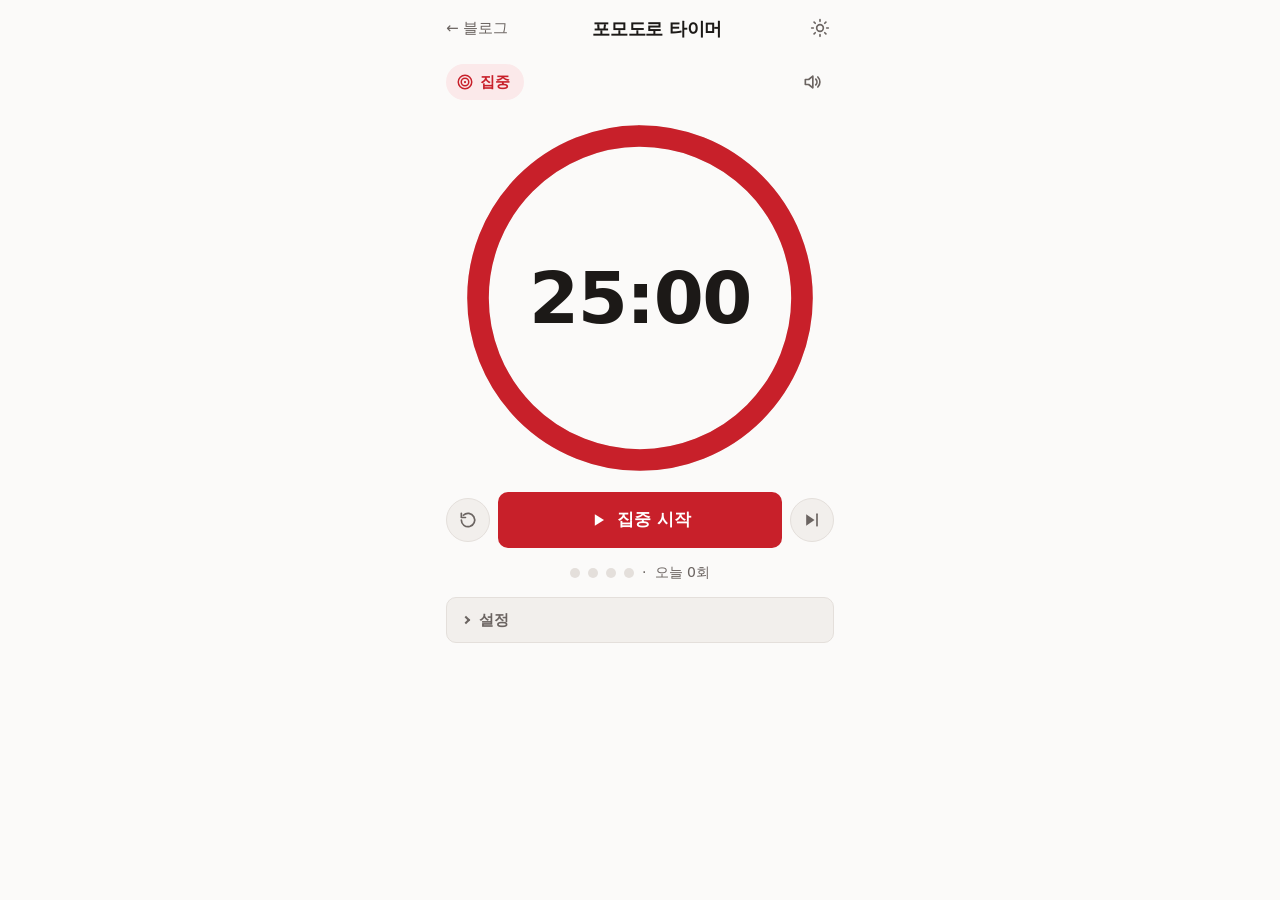
==== apps/pomodoro/index.html @ fb851321 "포모도로 타이머 웹앱 추가 (apps/pomodoro) + 블로그 메인 카드 두 번째 미니 웹앱. Plan → Build → Review → Embed 사이클, 서브에이전트 셋. " ====
<!DOCTYPE html>
<html lang="ko">
<head>
  <meta charset="utf-8">
  <meta name="viewport" content="width=device-width, initial-scale=1">
  <title>포모도로 타이머</title>
  <meta name="description" content="25분 집중, 5분 휴식. 줄어드는 원을 보며 한 번에 하나만.">
  <meta name="color-scheme" content="light dark">
  <link rel="stylesheet" href="./style.css">
  <!-- 첫 페인트 전에 data-theme / data-embed 를 붙여야 하므로 동기 로드 -->
  <script src="./theme.js"></script>
</head>
<body>
  <header class="app-header">
    <a class="back-link" href="../../">← 블로그</a>
    <h1 class="app-title">포모도로 타이머</h1>
    <button class="theme-toggle" type="button" aria-label="다크 모드 전환" aria-pressed="false">
      <svg class="icon icon--sun" viewBox="0 0 24 24" width="20" height="20" aria-hidden="true">
        <circle cx="12" cy="12" r="4" fill="none" stroke="currentColor" stroke-width="2"/>
        <path d="M12 2v2M12 20v2M4.9 4.9l1.4 1.4M17.7 17.7l1.4 1.4M2 12h2M20 12h2M4.9 19.1l1.4-1.4M17.7 6.3l1.4-1.4" stroke="currentColor" stroke-width="2" stroke-linecap="round"/>
      </svg>
      <svg class="icon icon--moon" viewBox="0 0 24 24" width="20" height="20" aria-hidden="true">
        <path d="M21 12.8A9 9 0 1 1 11.2 3a7 7 0 0 0 9.8 9.8z" fill="none" stroke="currentColor" stroke-width="2" stroke-linejoin="round"/>
      </svg>
    </button>
  </header>

  <main class="timer" id="timer" data-session="focus" data-status="idle">
    <!-- 세션 줄: 라벨 pill(아이콘 + 문구) · 소리 토글 -->
    <div class="session-bar">
      <span class="session-pill">
        <svg class="icon icon--focus" viewBox="0 0 24 24" width="18" height="18" aria-hidden="true">
          <circle cx="12" cy="12" r="9" fill="none" stroke="currentColor" stroke-width="2"/>
          <circle cx="12" cy="12" r="5" fill="none" stroke="currentColor" stroke-width="2"/>
          <circle cx="12" cy="12" r="1.5" fill="currentColor"/>
        </svg>
        <svg class="icon icon--rest" viewBox="0 0 24 24" width="18" height="18" aria-hidden="true">
          <path d="M4 9h12v6a4 4 0 0 1-4 4H8a4 4 0 0 1-4-4V9z" fill="none" stroke="currentColor" stroke-width="2" stroke-linejoin="round"/>
          <path d="M16 11h2a2.5 2.5 0 0 1 0 5h-2" fill="none" stroke="currentColor" stroke-width="2"/>
          <path d="M8 3.5v2M12 3.5v2" stroke="currentColor" stroke-width="2" stroke-linecap="round"/>
        </svg>
        <span id="session-label">집중</span>
      </span>
      <button class="icon-btn sound-toggle" id="sound" type="button" aria-pressed="true" aria-label="소리 켬" title="소리">
        <svg class="icon icon--sound-on" viewBox="0 0 24 24" width="20" height="20" aria-hidden="true">
          <path d="M4 9v6h4l5 4V5L8 9H4z" fill="none" stroke="currentColor" stroke-width="2" stroke-linejoin="round"/>
          <path d="M16.5 8.5a5 5 0 0 1 0 7M19 6a8.5 8.5 0 0 1 0 12" fill="none" stroke="currentColor" stroke-width="2" stroke-linecap="round"/>
        </svg>
        <svg class="icon icon--sound-off" viewBox="0 0 24 24" width="20" height="20" aria-hidden="true">
          <path d="M4 9v6h4l5 4V5L8 9H4z" fill="none" stroke="currentColor" stroke-width="2" stroke-linejoin="round"/>
          <path d="M16 9l5 6M21 9l-5 6" fill="none" stroke="currentColor" stroke-width="2" stroke-linecap="round"/>
        </svg>
      </button>
    </div>

    <!-- 원: 트랙 + 진행 호. 숫자는 SVG 밖 HTML 로 원 중앙에 -->
    <div class="ring-wrap" id="ring-wrap" role="timer" aria-label="집중, 남은 시간 25분">
      <svg class="ring" viewBox="0 0 100 100" aria-hidden="true">
        <circle class="ring__track" cx="50" cy="50" r="45"/>
        <circle class="ring__progress" id="progress" cx="50" cy="50" r="45" pathLength="100"/>
      </svg>
      <div class="digits" id="digits" aria-hidden="true">25:00</div>
    </div>

    <!-- 스크린리더용. 시작·정각·10초·완료 같은 순간에만 문구가 바뀐다 -->
    <p class="sr-only" role="status" aria-live="polite" aria-atomic="true" id="live"></p>

    <div class="actions">
      <button class="icon-btn" id="reset" type="button" aria-label="처음으로" title="처음으로 (R)">
        <svg class="icon" viewBox="0 0 24 24" width="20" height="20" aria-hidden="true">
          <path d="M4 12a8 8 0 1 0 2.4-5.7" fill="none" stroke="currentColor" stroke-width="2" stroke-linecap="round"/>
          <path d="M4 4v5h5" fill="none" stroke="currentColor" stroke-width="2" stroke-linecap="round" stroke-linejoin="round"/>
        </svg>
      </button>
      <button class="btn-main" id="main" type="button">
        <svg class="icon icon--play" viewBox="0 0 24 24" width="20" height="20" aria-hidden="true">
          <path d="M7 5v14l11-7z" fill="currentColor"/>
        </svg>
        <svg class="icon icon--pause" viewBox="0 0 24 24" width="20" height="20" aria-hidden="true">
          <path d="M7 5h4v14H7zM13 5h4v14h-4z" fill="currentColor"/>
        </svg>
        <span id="main-label">집중 시작</span>
      </button>
      <button class="icon-btn" id="skip" type="button" aria-label="다음 세션으로 건너뛰기" title="건너뛰기 (S)">
        <svg class="icon" viewBox="0 0 24 24" width="20" height="20" aria-hidden="true">
          <path d="M5 5v14l10-7z" fill="currentColor"/>
          <path d="M18 5v14" stroke="currentColor" stroke-width="2" stroke-linecap="round"/>
        </svg>
      </button>
    </div>

    <!-- 완료 점: interval 개, 채운 수 = cyclePos. 문구는 aria-label 로 -->
    <div class="dots" id="dots" role="img" aria-label="오늘 0회 완료, 다음 긴 휴식까지 4회">
      <span class="dots__list" id="dots-list"></span>
      <span class="dots__sep"></span>
      <span id="dots-count">오늘 0회</span>
    </div>

    <details class="settings" id="settings">
      <summary>설정</summary>
      <div class="settings__body">
        <div class="settings__grid">
          <label for="set-focus">집중 (분)</label>
          <input id="set-focus" data-key="focus" type="number" inputmode="numeric" min="1" max="90" step="1">
          <label for="set-short">짧은 휴식 (분)</label>
          <input id="set-short" data-key="short" type="number" inputmode="numeric" min="1" max="90" step="1">
          <label for="set-long">긴 휴식 (분)</label>
          <input id="set-long" data-key="long" type="number" inputmode="numeric" min="1" max="90" step="1">
          <label for="set-interval">긴 휴식 간격 (회)</label>
          <input id="set-interval" data-key="interval" type="number" inputmode="numeric" min="1" max="8" step="1">
        </div>
        <p class="settings__hint">시간은 1~90분, 간격은 1~8회. 진행 중인 세션에는 다음 세션부터 적용됩니다.</p>
        <div class="settings__actions">
          <button class="btn-text" id="defaults" type="button">기본값으로</button>
          <button class="btn-text" id="clear-today" type="button">오늘 기록 지우기</button>
        </div>
      </div>
    </details>
  </main>

  <script src="./timer.js"></script>
  <script src="./app.js"></script>
</body>
</html>
---- apps/pomodoro/style.css ----
/* ==========================================================================
   포모도로 타이머 — 단일 스타일시트
   색은 전부 아래 변수 블록에만 있다. 컴포넌트는 --session / --session-soft 만 참조하고,
   .timer[data-session] 이 그 둘을 집중(--accent) / 휴식(--rest) 으로 바꾼다.
   팔레트는 블로그(css/style.css)와 같고 --rest / --rest-soft 만 이 앱이 더한 것.
   ========================================================================== */

:root {
  color-scheme: light;

  --bg: #fbfaf9;
  --bg-elevated: #f2efec;
  --text: #1c1917;
  --text-muted: #6b6461;
  --border: #e4dfdb;

  --accent: #c8202a;
  --accent-hover: #a5141d;
  --accent-soft: #fbe9ea;
  --accent-contrast: #ffffff;

  --rest: #2b6f9e;
  --rest-soft: #e6f0f7;

  /* 기본은 집중 색. .timer[data-session] 이 덮어쓴다 */
  --session: var(--accent);
  --session-soft: var(--accent-soft);

  --font-sans: "Pretendard Variable", Pretendard, -apple-system, BlinkMacSystemFont,
    system-ui, "Segoe UI", Roboto, "Apple SD Gothic Neo", "Noto Sans KR", "Malgun Gothic", sans-serif;

  --radius: 10px;
  --ease: cubic-bezier(0.2, 0.7, 0.2, 1);
  --dur: 150ms;
  --dur-session: 400ms; /* 세션 색 전환 */
  --gutter: 16px;
}

[data-theme="dark"] {
  color-scheme: dark;

  --bg: #141214;
  --bg-elevated: #1e1b1d;
  --text: #ece7e4;
  --text-muted: #a39a96;
  --border: #2c2729;

  --accent: #ff6b6e;
  --accent-hover: #ff8a8c;
  --accent-soft: #3a1e20;
  --accent-contrast: #141214;

  --rest: #6fb3e0;
  --rest-soft: #1a2a36;
}

/* --------------------------------------------------------------------------
   리셋 · 베이스
   -------------------------------------------------------------------------- */

*, *::before, *::after { box-sizing: border-box; }

html { -webkit-text-size-adjust: 100%; }

body {
  margin: 0;
  min-height: 100dvh;
  background: var(--bg);
  color: var(--text);
  font-family: var(--font-sans);
  font-size: 1rem;
  line-height: 1.5;
  -webkit-font-smoothing: antialiased;
  transition: background-color var(--dur) var(--ease), color var(--dur) var(--ease);
}

button {
  font: inherit;
  color: inherit;
  cursor: pointer;
  touch-action: manipulation; /* 더블탭 확대 지연 제거 */
}

/* 포커스 링은 세션 색 — 헤더처럼 .timer 밖에서는 :root 기본값(집중 색)이 쓰인다 */
:focus-visible {
  outline: 2px solid var(--session);
  outline-offset: 2px;
}

/* 스크린리더 전용 라이브 영역 */
.sr-only {
  position: absolute;
  width: 1px;
  height: 1px;
  margin: -1px;
  padding: 0;
  overflow: hidden;
  clip: rect(0 0 0 0);
  clip-path: inset(50%);
  white-space: nowrap;
  border: 0;
}

/* --------------------------------------------------------------------------
   헤더 — 스도쿠와 같은 구조
   -------------------------------------------------------------------------- */

.app-header {
  display: flex;
  align-items: center;
  justify-content: space-between;
  gap: 0.5rem;
  width: 100%;
  max-width: 420px;
  margin: 0 auto;
  padding: 0.25rem var(--gutter);
  min-height: 56px;
}

.back-link {
  display: inline-flex;
  align-items: center;
  min-height: 44px;
  margin-left: -0.5rem;
  padding: 0 0.5rem;
  color: var(--text-muted);
  text-decoration: none;
  font-size: 0.9375rem;
  border-radius: 999px;
  transition: color var(--dur) var(--ease), transform var(--dur) var(--ease);
}
.back-link:hover { color: var(--accent); transform: translateX(-2px); }

.app-title {
  margin: 0;
  font-size: 1.125rem;
  font-weight: 700;
  letter-spacing: -0.02em;
}

.theme-toggle {
  display: inline-grid;
  place-items: center;
  width: 44px;
  height: 44px;
  margin-right: -0.5rem;
  border: 0;
  border-radius: 999px;
  background: transparent;
  color: var(--text-muted);
  transition: color var(--dur) var(--ease), background-color var(--dur) var(--ease);
}
.theme-toggle:hover { color: var(--accent); background: var(--accent-soft); }
.theme-toggle .icon { grid-area: 1 / 1; transition: opacity var(--dur) var(--ease), transform 300ms var(--ease); }
.theme-toggle .icon--moon { opacity: 0; transform: rotate(-40deg) scale(0.7); }
[data-theme="dark"] .theme-toggle .icon--sun { opacity: 0; transform: rotate(40deg) scale(0.7); }
[data-theme="dark"] .theme-toggle .icon--moon { opacity: 1; transform: none; }

/* --------------------------------------------------------------------------
   레이아웃 — 한 열, 최대 420px. 2열은 하지 않는다
   -------------------------------------------------------------------------- */

.timer {
  display: flex;
  flex-direction: column;
  align-items: center;
  gap: 0.875rem;
  width: 100%;
  max-width: 420px;
  margin: 0 auto;
  padding: 0.25rem var(--gutter) 1.5rem;
}

/* 세션 색 — 컴포넌트는 이 두 변수만 본다 */
.timer[data-session="focus"] { --session: var(--accent); --session-soft: var(--accent-soft); }
.timer[data-session="short"],
.timer[data-session="long"] { --session: var(--rest); --session-soft: var(--rest-soft); }

/* --------------------------------------------------------------------------
   세션 줄 — 라벨 pill · 소리 토글
   -------------------------------------------------------------------------- */

.session-bar {
  display: flex;
  align-items: center;
  justify-content: space-between;
  gap: 0.5rem;
  width: 100%;
  min-height: 44px;
}

.session-pill {
  display: inline-flex;
  align-items: center;
  gap: 0.375rem;
  min-height: 36px;
  padding: 0 0.875rem 0 0.625rem;
  border-radius: 999px;
  background: var(--session-soft);
  color: var(--session);
  font-weight: 600;
  font-size: 0.9375rem;
  transition: background-color var(--dur-session) var(--ease), color var(--dur-session) var(--ease);
}
.session-pill .icon { flex: none; }
/* 세션 아이콘은 둘 다 두고 하나만 보인다 — 색을 못 봐도 모양·문구로 구분된다 */
.timer[data-session="focus"] .icon--rest { display: none; }
.timer[data-session="short"] .icon--focus,
.timer[data-session="long"] .icon--focus { display: none; }

/* 아이콘 버튼 공통(소리·리셋·건너뛰기) */
.icon-btn {
  display: inline-grid;
  place-items: center;
  width: 44px;
  height: 44px;
  padding: 0;
  border: 1px solid var(--border);
  border-radius: 999px;
  background: var(--bg-elevated);
  color: var(--text-muted);
  transition: color var(--dur) var(--ease), border-color var(--dur) var(--ease), transform var(--dur) var(--ease);
}
.icon-btn:hover { color: var(--text); border-color: var(--text-muted); transform: translateY(-1px); }
.icon-btn:active { transform: none; }
.icon-btn .icon { grid-area: 1 / 1; }

.sound-toggle { border-color: transparent; background: transparent; }
.sound-toggle .icon--sound-off { display: none; }
.sound-toggle[aria-pressed="false"] .icon--sound-on { display: none; }
.sound-toggle[aria-pressed="false"] .icon--sound-off { display: block; }

/* --------------------------------------------------------------------------
   원 — SVG 원 두 개 + 숫자. 4절
   -------------------------------------------------------------------------- */

.ring-wrap {
  position: relative;
  width: min(100%, 360px, calc(100dvh - 260px));
  aspect-ratio: 1;
  container-type: inline-size; /* 숫자 크기를 원 크기에 맞춘다(cqi) */
}

.ring {
  display: block;
  width: 100%;
  height: 100%;
  overflow: visible;
}

.ring__track {
  fill: none;
  stroke: var(--border);
  stroke-width: 6;
  transition: stroke var(--dur) var(--ease);
}

/* pathLength=100 → dasharray 100, dashoffset -(100 - 남은 %). 12시에서 시작해 시계 방향으로 빈다 */
.ring__progress {
  fill: none;
  stroke: var(--session);
  stroke-width: 6;
  stroke-linecap: round;
  stroke-dasharray: 100;
  stroke-dashoffset: 0;
  transform: rotate(-90deg);
  transform-origin: 50% 50%;
  transition: stroke-dashoffset 250ms linear, stroke var(--dur-session) var(--ease);
}
.digits {
  position: absolute;
  inset: 0;
  display: grid;
  place-items: center;
  color: var(--text);
  font-size: clamp(2rem, 22cqi, 4.5rem);
  font-weight: 600;
  font-variant-numeric: tabular-nums;
  letter-spacing: -0.02em;
  line-height: 1;
  transition: color var(--dur-session) var(--ease);
  pointer-events: none; /* 원 자체를 눌러 시작되지 않게(버튼이 바로 아래 있다) */
}

/* 마지막 10초 — 숫자는 세션 색, 원은 1초 펄스 */
@keyframes ring-pulse {
  0%, 100% { opacity: 1; }
  50% { opacity: 0.55; }
}
.timer.is-ending .digits { color: var(--session); }
.timer.is-ending .ring__progress { animation: ring-pulse 1s ease-in-out infinite; }

/* 길이 0 대시의 둥근 캡이 점으로 남는 걸 막는다.
   is-ending 펄스(.timer.is-ending .ring__progress) 보다 뒤에, 같은 특이도 이상으로 두어야 opacity 0 이 이긴다 */
.ring__progress.is-empty,
.timer.is-ending .ring__progress.is-empty { opacity: 0; animation: none; }

/* --------------------------------------------------------------------------
   버튼 줄 — 리셋 · 주 버튼 · 건너뛰기
   -------------------------------------------------------------------------- */

.actions {
  display: flex;
  align-items: center;
  gap: 0.5rem;
  width: 100%;
}

.btn-main {
  flex: 1 1 auto;
  display: inline-flex;
  align-items: center;
  justify-content: center;
  gap: 0.5rem;
  min-width: 140px;
  min-height: 56px;
  padding: 0 1.25rem;
  border: 0;
  border-radius: var(--radius);
  background: var(--session);
  color: var(--accent-contrast);
  font-size: 1.0625rem;
  font-weight: 600;
  transition: background-color var(--dur-session) var(--ease), transform var(--dur) var(--ease), opacity var(--dur) var(--ease);
}
.btn-main:hover { opacity: 0.92; transform: translateY(-1px); }
.btn-main:active { transform: none; opacity: 1; }
.btn-main .icon--pause { display: none; }
.timer[data-status="running"] .btn-main .icon--play { display: none; }
.timer[data-status="running"] .btn-main .icon--pause { display: block; }

/* --------------------------------------------------------------------------
   완료 점 — interval 개, 채운 수 = cyclePos
   -------------------------------------------------------------------------- */

.dots {
  display: flex;
  align-items: center;
  gap: 0.5rem;
  min-height: 20px;
  color: var(--text-muted);
  font-size: 0.875rem;
}
.dots__list {
  display: flex;
  align-items: center;
  gap: 8px;
}
.dot {
  width: 10px;
  height: 10px;
  border-radius: 50%;
  background: var(--border);
  transition: background-color var(--dur-session) var(--ease);
}
.dot.is-filled { background: var(--session); }
.dots__sep::before { content: "·"; }

/* --------------------------------------------------------------------------
   설정 — 접이식
   -------------------------------------------------------------------------- */

.settings {
  width: 100%;
  border: 1px solid var(--border);
  border-radius: var(--radius);
  background: var(--bg-elevated);
}
.settings summary {
  display: flex;
  align-items: center;
  min-height: 44px;
  padding: 0 1rem;
  border-radius: var(--radius);
  color: var(--text-muted);
  font-size: 0.9375rem;
  font-weight: 600;
  cursor: pointer;
  list-style: none;
  user-select: none;
}
.settings summary::-webkit-details-marker { display: none; }
.settings summary::before {
  content: "";
  width: 0.4em;
  height: 0.4em;
  margin-right: 0.625rem;
  border-right: 2px solid currentColor;
  border-bottom: 2px solid currentColor;
  transform: rotate(-45deg);
  transition: transform var(--dur) var(--ease);
}
.settings[open] summary::before { transform: rotate(45deg); }
.settings summary:focus-visible { outline-offset: -2px; }

.settings__body {
  padding: 0.25rem 1rem 1rem;
  border-top: 1px solid var(--border);
}
.settings__grid {
  display: grid;
  grid-template-columns: 1fr auto;
  align-items: center;
  gap: 0.5rem 1rem;
  margin-top: 0.75rem;
}
.settings__grid label { font-size: 0.9375rem; }
.settings__grid input {
  width: 5.5rem;
  min-height: 44px;
  padding: 0 0.75rem;
  border: 1px solid var(--border);
  border-radius: var(--radius);
  background: var(--bg);
  color: var(--text);
  font: inherit;
  font-variant-numeric: tabular-nums;
  text-align: right;
}
.settings__hint {
  margin: 0.75rem 0 0;
  color: var(--text-muted);
  font-size: 0.8125rem;
}
.settings__actions {
  display: flex;
  flex-wrap: wrap;
  gap: 0.5rem;
  margin-top: 0.75rem;
}
.btn-text {
  min-height: 44px;
  padding: 0 0.875rem;
  border: 1px solid var(--border);
  border-radius: var(--radius);
  background: var(--bg);
  color: var(--text);
  font-size: 0.9375rem;
  transition: border-color var(--dur) var(--ease), color var(--dur) var(--ease);
}
.btn-text:hover { border-color: var(--text-muted); }

/* --------------------------------------------------------------------------
   임베드(iframe) — header·설정 숨김, 여백 8px, 원은 300×480 카드에 맞춰 280px
   -------------------------------------------------------------------------- */

[data-embed] { --gutter: 8px; }
[data-embed] .app-header,
[data-embed] .settings { display: none; }
[data-embed] .timer { gap: 0.5rem; padding-top: var(--gutter); padding-bottom: var(--gutter); }
[data-embed] .ring-wrap { width: min(100%, 320px, calc(100dvh - 200px)); }

/* --------------------------------------------------------------------------
   모션 줄이기 — 호·색 transition 과 펄스를 끈다. 틱은 그대로라 초 단위로 계단식으로 준다
   -------------------------------------------------------------------------- */

@media (prefers-reduced-motion: reduce) {
  *, *::before, *::after {
    animation: none !important;
    transition: none !important;
  }
  .ring__progress { transition: none; animation: none; }
  .timer.is-ending .ring__progress { animation: none; }
  .btn-main:hover, .icon-btn:hover, .back-link:hover { transform: none; }
}
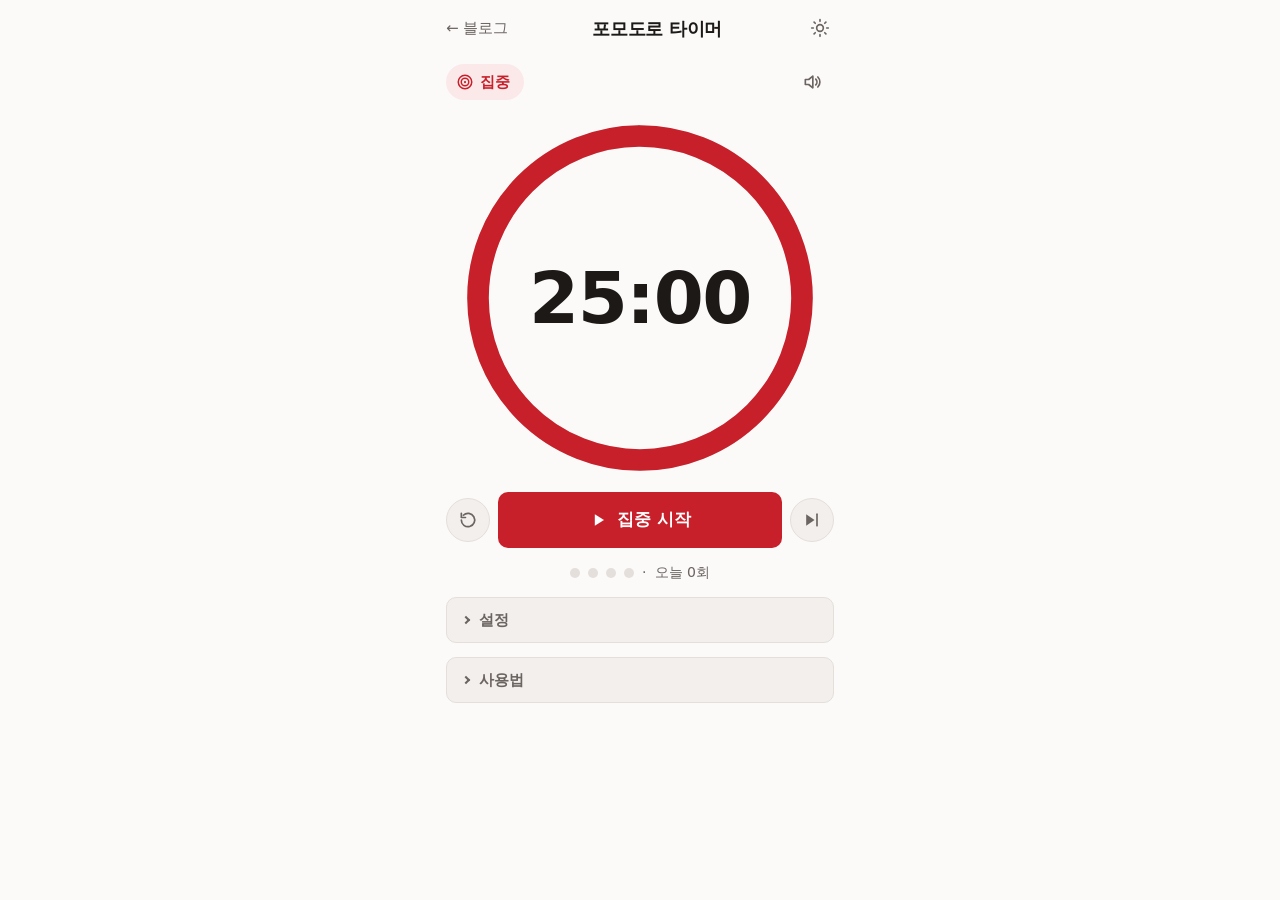
==== commit 16fd7c1b: "웹앱 규칙 2개 추가(팔레트 준수·사용법 안내) + 두 앱에 「사용법」 접이식 소급 - CLAUDE.md 「웹앱 규칙」: 블로그 팔레트 변수 블록을 앱에 복사, 새 의미가 있을 때" ====
--- a/apps/pomodoro/index.html
+++ b/apps/pomodoro/index.html
@@ -116,6 +116,19 @@
         </div>
       </div>
     </details>
+
+    <!-- 사용법 — 안내 없이도 쓸 수 있게 만들고, 그 위에 접이식으로 얹는다. 임베드에선 숨김 -->
+    <details class="settings help" id="help">
+      <summary>사용법</summary>
+      <ul class="help__list">
+        <li><b>집중 시작</b>을 누르면 원이 12시부터 시계 방향으로 비어 갑니다. 다 비면 다음 세션으로 넘어가서 멈추니, 다시 <b>시작</b>을 누르세요.</li>
+        <li>집중 25분 → 짧은 휴식 5분. 4번째 집중 뒤에는 긴 휴식 15분. 원 아래 점이 이번 사이클의 진행입니다.</li>
+        <li>↺ 는 지금 세션을 처음으로, ⏭ 는 다음 세션으로 건너뛰기. 집중을 건너뛰면 횟수에 세지 않습니다.</li>
+        <li>키보드: <kbd>Space</kbd> 시작·일시정지, <kbd>S</kbd> 건너뛰기, <kbd>R</kbd> 처음으로.</li>
+        <li>세션이 끝나면 짧은 소리가 납니다. 오른쪽 위 스피커로 끌 수 있어요.</li>
+        <li>탭을 닫거나 새로고침해도 시간은 이어집니다.</li>
+      </ul>
+    </details>
   </main>
 
   <script src="./timer.js"></script>
--- a/apps/pomodoro/style.css
+++ b/apps/pomodoro/style.css
@@ -428,6 +428,32 @@
   gap: 0.5rem;
   margin-top: 0.75rem;
 }
+
+/* 사용법 — .settings 의 접이식 틀을 그대로 쓰고 안쪽만 목록 */
+.help__list {
+  margin: 0;
+  padding: 0.75rem 1rem 1rem 2.25rem;
+  border-top: 1px solid var(--border);
+  color: var(--text-muted);
+  font-size: 0.9375rem;
+  line-height: 1.6;
+}
+.help__list li + li { margin-top: 0.375rem; }
+.help__list b { color: var(--text); font-weight: 600; }
+kbd {
+  display: inline-block;
+  min-width: 1.5em;
+  padding: 0 0.4em;
+  border: 1px solid var(--border);
+  border-bottom-width: 2px;
+  border-radius: 6px;
+  background: var(--bg);
+  color: var(--text);
+  font: inherit;
+  font-size: 0.8125rem;
+  line-height: 1.5;
+  text-align: center;
+}
 .btn-text {
   min-height: 44px;
   padding: 0 0.875rem;
